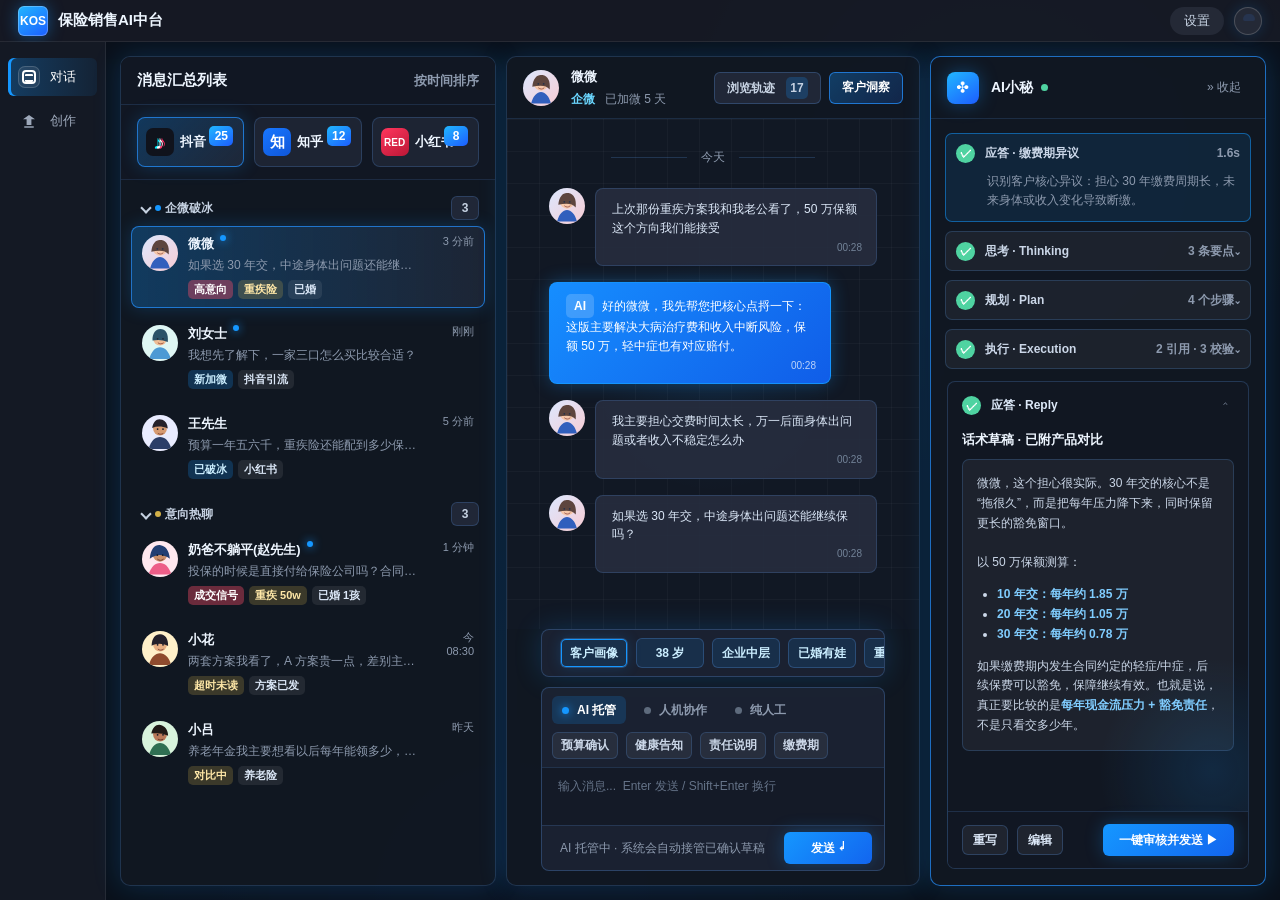
==== kos中台/index.html @ 7b7d740c "Add files via upload" ====
<!doctype html>
<html lang="zh-CN">
  <head>
    <meta charset="UTF-8" />
    <meta name="viewport" content="width=device-width, initial-scale=1.0" />
    <title>KOS 中台</title>
    <link rel="stylesheet" href="./styles.css" />
  </head>
  <body>
    <header class="topbar">
      <div class="top-brand">
        <div class="brand">KOS</div>
        <strong>保险销售AI中台</strong>
      </div>
      <div class="top-tools">
        <button class="settings-btn" title="设置">设置</button>
        <button class="user-avatar" title="用户头像" aria-label="用户头像"></button>
      </div>
    </header>
    <div class="app-shell">
      <aside class="rail">
        <nav class="rail-nav" aria-label="主导航">
          <button class="rail-item active" title="对话" data-view="chat"><span class="icon chat"></span><span>对话</span></button>
          <button class="rail-item" title="创作" data-view="creation"><span class="icon arrow"></span><span>创作</span></button>
        </nav>
      </aside>

      <aside class="inbox">
        <div class="inbox-fixed">
          <header class="inbox-header">
            <h1>消息汇总列表</h1>
            <strong id="customerCount">按时间排序</strong>
          </header>
          <section class="account-strip" aria-label="平台账号">
            <button class="account-card active"><span class="platform-logo douyin" aria-label="抖音图标"></span><b>抖音</b><em>25</em></button>
            <button class="account-card"><span class="platform-logo zhihu" aria-label="知乎图标">知</span><b>知乎</b><em>12</em></button>
            <button class="account-card"><span class="platform-logo xhs" aria-label="小红书图标">RED</span><b>小红书</b><em>8</em></button>
          </section>
        </div>
        <div class="inbox-scroll">
          <section class="platform-group">
            <button class="group-title" type="button" aria-expanded="true">
              <span class="chevron" aria-hidden="true"></span>
              <span class="dot blue"></span>
              企微破冰
              <span class="count">3</span>
            </button>
            <div class="customer-list" id="customerList"></div>
          </section>
          <section class="platform-group">
            <button class="group-title" type="button" aria-expanded="true">
              <span class="chevron" aria-hidden="true"></span>
              <span class="dot amber"></span>
              意向热聊
              <span class="count">3</span>
            </button>
            <div class="customer-list" id="hotList"></div>
          </section>
        </div>
      </aside>

      <main class="conversation">
        <header class="chat-header">
          <div class="customer-profile">
            <img id="profileAvatar" alt="" />
            <div>
              <h2 id="profileName"></h2>
              <p><span class="source-badge" id="profileSource"></span><span id="profileStatus"></span></p>
            </div>
          </div>
          <div class="header-actions">
            <button class="ghost-btn"><span class="globe"></span> 浏览轨迹 <b>17</b></button>
            <button class="primary-light" id="insightButton">客户洞察</button>
          </div>
        </header>

        <section class="chat-scroll" id="chatScroll">
          <div class="date-divider"><span>今天</span></div>
          <div id="messages"></div>
        </section>

        <section class="customer-tags">
          <span class="tag-line"></span>
          <button class="tag selected" data-intent="画像">客户画像</button>
          <button class="tag" data-intent="38岁">38 岁</button>
          <button class="tag" data-intent="企业中层">企业中层</button>
          <button class="tag" data-intent="已婚有娃">已婚有娃</button>
          <button class="tag" data-intent="重疾关注">重疾关注</button>
          <button class="tag danger" data-intent="高意向">高意向</button>
          <button class="tag warm" data-intent="中意向">中意向</button>
          <button class="tag neutral" data-intent="低意向">低意向</button>
          <button class="collapse">收起⌄</button>
        </section>

        <section class="composer">
          <div class="mode-tabs">
            <button class="mode active" data-mode="ai">AI 托管</button>
            <button class="mode" data-mode="assist">人机协作</button>
            <button class="mode" data-mode="manual">纯人工</button>
          </div>
          <div class="template-row" id="templateRow"></div>
          <textarea id="composerInput" placeholder="输入消息...  Enter 发送 / Shift+Enter 换行"></textarea>
          <div class="composer-footer">
            <span id="composerHint">AI 托管中 · 系统会自动接管已确认草稿</span>
            <button id="sendButton">发送 ↵</button>
          </div>
        </section>
      </main>

      <section class="insight-modal hidden" id="insightModal" aria-hidden="true">
        <div class="insight-dialog" role="dialog" aria-modal="true" aria-labelledby="insightTitle">
          <header class="insight-head">
            <div class="customer-profile">
              <img id="insightAvatar" alt="" />
              <div>
                <h2 id="insightTitle">用户画像</h2>
                <p id="insightSubtitle"></p>
              </div>
            </div>
            <button class="modal-close" id="closeInsight" aria-label="关闭">×</button>
          </header>

          <section class="insight-score">
            <div>
              <span>AI 意向评分</span>
              <strong id="insightScore">86</strong>
            </div>
            <p id="insightSummary"></p>
          </section>

          <section class="insight-grid">
            <article class="insight-card">
              <h3>基础画像</h3>
              <ul id="profileFacts"></ul>
            </article>
            <article class="insight-card">
              <h3>需求判断</h3>
              <ul id="profileNeeds"></ul>
            </article>
            <article class="insight-card">
              <h3>风险关注</h3>
              <ul id="profileRisks"></ul>
            </article>
            <article class="insight-card">
              <h3>跟进建议</h3>
              <ul id="profileNext"></ul>
            </article>
          </section>
        </div>
      </section>

      <aside class="copilot">
        <header class="copilot-header">
          <div class="copilot-title">
            <div class="ai-mark">✣</div>
            <div>
              <h2>AI小秘 <span></span></h2>
            </div>
          </div>
          <button class="fold">» 收起</button>
        </header>

        <section class="ai-status">
          <article class="ai-step expanded">
            <button class="step-toggle" type="button" aria-expanded="true"><span class="check">✓</span><strong>应答 · 缴费期异议</strong><b>1.6s</b></button>
            <div class="step-detail">识别客户核心异议：担心 30 年缴费周期长，未来身体或收入变化导致断缴。</div>
          </article>
          <article class="ai-step">
            <button class="step-toggle" type="button" aria-expanded="false"><span class="check">✓</span><strong>思考 · Thinking</strong><b>3 条要点⌄</b></button>
            <div class="step-detail">要点：现金流压力、豁免责任、保障持续有效性。</div>
          </article>
          <article class="ai-step">
            <button class="step-toggle" type="button" aria-expanded="false"><span class="check">✓</span><strong>规划 · Plan</strong><b>4 个步骤⌄</b></button>
            <div class="step-detail">步骤：共情顾虑 → 对比缴费期 → 解释豁免 → 引导查看合同责任。</div>
          </article>
          <article class="ai-step">
            <button class="step-toggle" type="button" aria-expanded="false"><span class="check">✓</span><strong>执行 · Execution</strong><b>2 引用 · 3 校验⌄</b></button>
            <div class="step-detail">引用产品责任、费率测算；校验保额、缴费期、豁免触发条件。</div>
          </article>
        </section>

        <section class="reply-card">
          <div class="reply-content">
            <div class="reply-head">
              <span class="check">✓</span>
              <strong>应答 · Reply</strong>
              <button>⌃</button>
            </div>
            <h3>话术草稿 · 已附产品对比</h3>
            <article id="aiDraft"></article>
          </div>
          <div class="reply-actions">
            <button id="rewriteButton">重写</button>
            <button id="editDraftButton">编辑</button>
            <button id="approveButton">一键审核并发送 ▶</button>
          </div>
        </section>
      </aside>

      <main class="creation-workspace hidden" id="creationWorkspace">
        <section class="creation-main">
          <header class="creation-header">
            <div>
              <h1>内容创作助手</h1>
              <p>热点捕捉 · AI文案生成 · 模板化发布</p>
            </div>
            <button class="primary-light" id="generateCopyTop">生成文案</button>
          </header>

          <section class="trend-panel">
            <div class="section-title">
              <h2>今日热点 TOP10</h2>
              <span>小红书 / 抖音实时抓取</span>
            </div>
            <div class="trend-list">
              <button class="trend-card active" data-topic="变好的人生">
                <b>01</b>
                <span>变好的人生，从先给自己一份确定性开始</span>
                <em>热度 98</em>
              </button>
              <button class="trend-card" data-topic="30岁女性保障">
                <b>02</b>
                <span>30岁之后，为什么更要关注家庭保障</span>
                <em>热度 91</em>
              </button>
              <button class="trend-card" data-topic="普通家庭抗风险">
                <b>03</b>
                <span>普通家庭最怕的不是支出，而是突然的大风险</span>
                <em>热度 87</em>
              </button>
              <button class="trend-card" data-topic="给父母配置保险">
                <b>04</b>
                <span>给父母配置保险，先看这三个关键点</span>
                <em>热度 82</em>
              </button>
            </div>
          </section>

          <section class="creation-grid">
            <article class="creator-card">
              <div class="section-title">
                <h2>热点结合建议</h2>
                <span>P0</span>
              </div>
              <div class="idea-box" id="ideaBox">
                建议围绕“变好的人生”切入，把保险从“焦虑消费”转为“给未来留选择权”，更适合小红书种草语境。
              </div>
            </article>

            <article class="creator-card">
              <div class="section-title">
                <h2>文案模板</h2>
                <span>4 种模板</span>
              </div>
              <div class="template-picker" id="copyTemplatePicker">
                <button class="copy-template active" data-template="收益展示">收益展示</button>
                <button class="copy-template" data-template="真实案例">真实案例</button>
                <button class="copy-template" data-template="产品对比">产品对比</button>
                <button class="copy-template" data-template="蹭热点">蹭热点</button>
              </div>
            </article>
          </section>

          <section class="generator-panel">
            <div class="section-title">
              <h2>AI文案生成</h2>
              <span>支持图文 + 视频脚本</span>
            </div>
            <div class="generator-form">
              <label>
                产品名称
                <input id="productName" value="悦守一生多倍版" placeholder="输入产品名称" />
              </label>
              <label>
                关键词 / 选题
                <input id="copyKeyword" value="30岁女性 重疾保障 家庭责任" placeholder="输入关键词或选题" />
              </label>
              <button id="generateCopyButton">生成可发布文案</button>
            </div>
          </section>
        </section>

        <aside class="creation-side">
          <header class="creation-side-head">
            <div class="ai-mark">✦</div>
            <div>
              <h2>AI创作结果</h2>
              <p>已生成 · 可直接发布</p>
            </div>
          </header>
          <article class="copy-output" id="copyOutput"></article>
          <section class="asset-panel">
            <div class="section-title">
              <h2>一键配图</h2>
              <span>P2</span>
            </div>
            <div class="image-suggestion">
              <span></span>
              <p>建议画面：深色办公桌、合同页、温暖家庭照片，突出“确定性”和“守护感”。</p>
            </div>
          </section>
        </aside>
      </main>
    </div>
    <script src="./script.js"></script>
  </body>
</html>
---- kos中台/styles.css ----
:root {
  --bg: #111722;
  --bg-deep: #0b111b;
  --panel: #171d29;
  --panel-soft: #1d2433;
  --panel-glow: #202a3c;
  --line: rgba(86, 145, 221, 0.24);
  --line-strong: rgba(37, 145, 255, 0.72);
  --blue: #1597ff;
  --blue-hot: #1e6dff;
  --cyan: #6bd7ff;
  --gold: #d2b048;
  --ink: #eef6ff;
  --muted: #8d9aae;
  --soft: #c6d2e2;
  --green: #4fd3a1;
  --red: #ff4c69;
  --shadow: 0 0 28px rgba(21, 151, 255, 0.2);
}

* {
  box-sizing: border-box;
}

body {
  margin: 0;
  min-width: 1180px;
  color: var(--ink);
  background:
    radial-gradient(circle at 78% 18%, rgba(21, 151, 255, 0.2), transparent 28%),
    radial-gradient(circle at 40% 100%, rgba(30, 109, 255, 0.14), transparent 32%),
    var(--bg-deep);
  font-family: Inter, -apple-system, BlinkMacSystemFont, "PingFang SC", "Microsoft YaHei", sans-serif;
  font-size: 13px;
}

button,
textarea {
  font: inherit;
}

button {
  border: 0;
  background: transparent;
  color: inherit;
  cursor: pointer;
}

.topbar {
  display: grid;
  grid-template-columns: 1fr auto;
  align-items: center;
  height: 42px;
  padding: 0 18px;
  border-bottom: 1px solid rgba(255, 255, 255, 0.08);
  background: rgba(22, 26, 36, 0.92);
  box-shadow: 0 8px 28px rgba(0, 0, 0, 0.24);
}

.top-brand,
.top-tools {
  display: flex;
  align-items: center;
  gap: 10px;
}

.top-brand {
  justify-self: start;
}

.top-brand strong {
  font-size: 15px;
}

.brand,
.avatar-mini {
  display: grid;
  width: 30px;
  height: 30px;
  place-items: center;
  border-radius: 6px;
  color: #fff;
  font-size: 12px;
  font-weight: 800;
  background: linear-gradient(145deg, #21b7ff, #1c5dff);
  box-shadow: inset 0 0 0 1px rgba(255, 255, 255, 0.25), 0 0 16px rgba(21, 151, 255, 0.42);
}

.top-tools {
  justify-self: end;
}

.top-tools button {
  display: grid;
  height: 28px;
  place-items: center;
  color: var(--soft);
  background: #242936;
}

.settings-btn {
  min-width: 54px;
  padding: 0 12px;
  border-radius: 14px;
  font-size: 13px;
}

.user-avatar {
  position: relative;
  width: 28px;
  height: 28px;
  border-radius: 50%;
  overflow: hidden;
  border: 1px solid rgba(255, 255, 255, 0.18);
  background:
    radial-gradient(circle at 50% 36%, #f6d4c3 0 19%, transparent 20%),
    radial-gradient(circle at 50% 108%, #2f8dff 0 43%, transparent 44%),
    linear-gradient(145deg, #f5fbff, #aab7c8);
  box-shadow: 0 0 14px rgba(21, 151, 255, 0.18);
}

.user-avatar::before {
  position: absolute;
  left: 8px;
  top: 6px;
  width: 12px;
  height: 7px;
  border-radius: 8px 8px 3px 3px;
  background: #26344f;
  content: "";
}

.app-shell {
  display: grid;
  grid-template-columns: 112px 410px minmax(360px, 1fr) 370px;
  height: calc(100vh - 42px);
  overflow: hidden;
  background: rgba(11, 17, 27, 0.78);
}

.rail {
  display: flex;
  flex-direction: column;
  gap: 24px;
  padding: 16px 8px;
  background: rgba(21, 26, 37, 0.94);
  border-right: 1px solid rgba(255, 255, 255, 0.08);
}

.rail-nav {
  display: grid;
  gap: 6px;
}

.rail-item {
  display: grid;
  grid-template-columns: 24px 1fr;
  align-items: center;
  gap: 8px;
  min-height: 38px;
  padding: 0 10px;
  border-radius: 6px;
  color: #9da8ba;
  font-size: 13px;
  text-align: left;
}

.rail-item.active {
  color: #fff;
  background: linear-gradient(90deg, rgba(21, 151, 255, 0.28), rgba(21, 151, 255, 0.08));
  box-shadow: inset 3px 0 0 var(--blue);
}

.avatar-mini {
  margin-top: auto;
  width: 34px;
  height: 34px;
}

.icon {
  position: relative;
  width: 22px;
  height: 22px;
  display: grid;
  place-items: center;
  border-radius: 7px;
}

.icon::before {
  position: absolute;
  inset: 4px;
  border: 2px solid currentColor;
  border-radius: 4px;
  content: "";
}

.icon.chat::after,
.icon.arrow::after,
.icon.chart::after,
.icon.home::after,
.icon.user::after {
  position: absolute;
  content: "";
}

.icon.chat::after {
  left: 7px;
  top: 8px;
  width: 8px;
  height: 4px;
  border-top: 2px solid currentColor;
  border-bottom: 2px solid currentColor;
  border-left: 0;
  border-radius: 1px;
}

.icon.arrow::before {
  inset: 5px 5px 7px 5px;
  border: 0;
  border-radius: 3px;
  background: currentColor;
  clip-path: polygon(50% 0, 100% 42%, 70% 42%, 70% 100%, 30% 100%, 30% 42%, 0 42%);
}

.icon.arrow::after {
  left: 6px;
  right: 6px;
  bottom: 4px;
  height: 2px;
  border-left: 0;
  border-radius: 2px;
  background: currentColor;
  opacity: 0.72;
}

.rail-item.active .icon {
  background: rgba(255, 255, 255, 0.08);
  box-shadow: inset 0 0 0 1px rgba(255, 255, 255, 0.16);
}

.icon.chart::after {
  left: 5px;
  bottom: 5px;
  width: 14px;
  height: 8px;
  border-left: 2px solid currentColor;
  border-bottom: 2px solid currentColor;
  transform: skewY(-24deg);
}

.icon.home::before {
  border-radius: 2px;
  transform: rotate(45deg);
}

.icon.user::before {
  border-radius: 50%;
}

.inbox,
.conversation,
.copilot {
  min-height: 0;
  background: rgba(18, 24, 35, 0.88);
}

.inbox {
  display: grid;
  grid-template-rows: auto minmax(0, 1fr);
  margin: 14px 0 14px 14px;
  overflow: hidden;
  border: 1px solid var(--line);
  border-radius: 10px;
  box-shadow: var(--shadow);
}

.inbox-fixed {
  position: sticky;
  top: 0;
  z-index: 2;
  background: rgba(18, 24, 35, 0.98);
  border-bottom: 1px solid rgba(86, 145, 221, 0.16);
}

.inbox-scroll {
  min-height: 0;
  overflow: auto;
  padding-top: 10px;
  scrollbar-width: thin;
  scrollbar-color: rgba(21, 151, 255, 0.45) rgba(255, 255, 255, 0.04);
}

.inbox-scroll::-webkit-scrollbar {
  width: 6px;
}

.inbox-scroll::-webkit-scrollbar-track {
  background: rgba(255, 255, 255, 0.04);
}

.inbox-scroll::-webkit-scrollbar-thumb {
  border-radius: 999px;
  background: rgba(21, 151, 255, 0.45);
}

.inbox-header,
.chat-header,
.copilot-header {
  display: flex;
  align-items: center;
  justify-content: space-between;
  min-height: 62px;
  padding: 0 16px;
  border-bottom: 1px solid rgba(86, 145, 221, 0.18);
}

.inbox-header h1,
.chat-header h2,
.copilot-header h2 {
  margin: 0;
  font-size: 13px;
}

.inbox-header {
  min-height: 48px;
}

.inbox-header h1 {
  color: var(--ink);
  font-size: 15px;
  font-weight: 800;
}

.inbox-header strong {
  color: var(--muted);
  font-size: 13px;
  font-weight: 600;
}

.account-strip {
  display: grid;
  grid-template-columns: repeat(3, 1fr);
  gap: 10px;
  padding: 12px 16px;
}

.account-card {
  position: relative;
  display: grid;
  grid-template-columns: 34px 1fr;
  align-items: center;
  min-height: 50px;
  padding: 8px;
  border: 1px solid rgba(86, 145, 221, 0.25);
  border-radius: 8px;
  color: var(--ink);
  background: var(--panel-soft);
  text-align: left;
}

.account-card.active {
  border-color: var(--line-strong);
  background: linear-gradient(135deg, rgba(21, 151, 255, 0.26), rgba(31, 40, 57, 0.96));
  box-shadow: 0 0 18px rgba(21, 151, 255, 0.24);
}

.account-card .platform-logo {
  display: grid;
  width: 28px;
  height: 28px;
  place-items: center;
  border-radius: 7px;
  color: #fff;
  font-weight: 900;
}

.platform-logo.douyin {
  position: relative;
  overflow: hidden;
  background: #10131c;
}

.platform-logo.douyin::before {
  color: #fff;
  font-size: 19px;
  line-height: 1;
  text-shadow: -2px 0 #00f0ff, 2px 0 #ff2f68;
  content: "♪";
}

.platform-logo.zhihu {
  background: linear-gradient(145deg, #1877ff, #0f56d9);
  font-size: 15px;
}

.platform-logo.xhs {
  background: linear-gradient(145deg, #ff365d, #bb1736);
  font-size: 10px;
  letter-spacing: 0;
}

.account-card b {
  font-size: 13px;
}

.account-card em {
  position: absolute;
  right: 10px;
  top: 8px;
  min-width: 24px;
  height: 20px;
  border-radius: 5px;
  color: #fff;
  background: linear-gradient(145deg, #21b7ff, #1c5dff);
  font-style: normal;
  font-weight: 800;
  line-height: 20px;
  text-align: center;
}

.group-title {
  display: grid;
  grid-template-columns: 18px 10px minmax(0, 1fr) 32px;
  align-items: center;
  width: 100%;
  min-height: 36px;
  padding: 0 16px;
  color: var(--soft);
  font-weight: 800;
  text-align: left;
}

.group-title .count {
  justify-self: end;
}

.chevron {
  position: relative;
  display: grid;
  width: 18px;
  height: 18px;
  place-items: center;
}

.chevron::before {
  width: 6px;
  height: 6px;
  border-right: 2px solid currentColor;
  border-bottom: 2px solid currentColor;
  transform: rotate(45deg);
  transition: transform 0.18s ease;
  content: "";
}

.platform-group.collapsed .chevron::before {
  transform: rotate(-45deg);
}

.platform-group.collapsed .customer-list {
  display: none;
}

.dot {
  width: 6px;
  height: 6px;
  border-radius: 50%;
}

.dot.blue {
  background: var(--blue);
}

.dot.amber {
  background: var(--gold);
}

.count {
  display: grid;
  width: 28px;
  height: 24px;
  place-items: center;
  border: 1px solid rgba(86, 145, 221, 0.25);
  border-radius: 6px;
  background: #202737;
}

.customer-card {
  display: grid;
  grid-template-columns: 36px minmax(0, 1fr) 44px;
  gap: 10px;
  width: calc(100% - 20px);
  min-height: 62px;
  margin: 0 10px 8px;
  padding: 8px 10px;
  border: 1px solid transparent;
  border-radius: 8px;
  color: var(--soft);
  text-align: left;
}

.customer-card.active {
  border-color: var(--line-strong);
  background: linear-gradient(90deg, rgba(21, 151, 255, 0.28), rgba(31, 40, 57, 0.84));
  box-shadow: 0 0 18px rgba(21, 151, 255, 0.22);
}

.customer-card.unread .name::after {
  display: inline-block;
  width: 6px;
  height: 6px;
  margin-left: 6px;
  border-radius: 50%;
  background: var(--blue);
  box-shadow: 0 0 10px var(--blue);
  vertical-align: top;
  content: "";
}

.customer-card img,
.customer-profile img,
.message-avatar {
  width: 36px;
  height: 36px;
  border-radius: 50%;
  object-fit: cover;
}

.name {
  display: block;
  margin-bottom: 4px;
  color: var(--ink);
  font-weight: 800;
  font-size: 13px;
}

.preview {
  display: block;
  max-width: 100%;
  color: var(--muted);
  white-space: nowrap;
  overflow: hidden;
  text-overflow: ellipsis;
}

.time {
  align-self: start;
  justify-self: end;
  width: 38px;
  color: var(--muted);
  font-size: 11px;
  line-height: 1.25;
  text-align: right;
  white-space: normal;
  word-break: keep-all;
}

.chips {
  display: flex;
  flex-wrap: wrap;
  gap: 5px;
  margin-top: 6px;
}

.chip {
  padding: 2px 6px;
  border-radius: 5px;
  color: #dce8f8;
  background: rgba(255, 255, 255, 0.08);
  font-size: 11px;
  font-weight: 700;
}

.chip.hot {
  color: #fff;
  background: rgba(255, 76, 105, 0.38);
}

.chip.warn {
  color: #ffe8a8;
  background: rgba(210, 176, 72, 0.22);
}

.chip.blue {
  color: #cbeeff;
  background: rgba(21, 151, 255, 0.22);
}

.conversation {
  display: grid;
  grid-template-rows: 62px minmax(0, 1fr) auto auto;
  min-height: 0;
  margin: 14px 10px;
  overflow: hidden;
  border: 1px solid var(--line);
  border-radius: 10px;
  box-shadow: var(--shadow);
}

.customer-profile,
.copilot-title {
  display: flex;
  align-items: center;
  gap: 12px;
}

.customer-profile h2 {
  font-size: 13px;
}

.customer-profile p {
  margin: 5px 0 0;
  color: var(--muted);
}

.source-badge {
  margin-right: 10px;
  color: var(--cyan);
  font-weight: 800;
}

.header-actions {
  display: flex;
  gap: 8px;
}

.ghost-btn,
.primary-light {
  height: 32px;
  padding: 0 12px;
  border: 1px solid rgba(86, 145, 221, 0.3);
  border-radius: 6px;
  color: var(--soft);
  background: #202737;
  font-weight: 700;
}

.ghost-btn b {
  display: inline-grid;
  min-width: 22px;
  height: 22px;
  place-items: center;
  margin-left: 8px;
  border-radius: 5px;
  background: rgba(21, 151, 255, 0.22);
  font-size: 12px;
}

.primary-light {
  color: #fff;
  border-color: var(--line-strong);
  background: linear-gradient(135deg, rgba(21, 151, 255, 0.3), rgba(30, 109, 255, 0.18));
}

.chat-scroll {
  overflow: auto;
  min-height: 0;
  padding: 22px 42px 16px;
  background:
    radial-gradient(circle at center, rgba(21, 151, 255, 0.08), transparent 36%),
    linear-gradient(rgba(255,255,255,0.03) 1px, transparent 1px),
    linear-gradient(90deg, rgba(255,255,255,0.03) 1px, transparent 1px),
    #111824;
  background-size: auto, 32px 32px, 32px 32px, auto;
}

.date-divider {
  display: flex;
  align-items: center;
  justify-content: center;
  gap: 14px;
  margin: 8px 0 22px;
  color: var(--muted);
}

.date-divider::before,
.date-divider::after {
  width: 76px;
  height: 1px;
  background: rgba(86, 145, 221, 0.24);
  content: "";
}

.message {
  display: grid;
  grid-template-columns: 36px minmax(180px, 540px);
  gap: 10px;
  margin-bottom: 16px;
}

.message.ai,
.message.sales {
  grid-template-columns: minmax(180px, 540px) 36px;
  justify-content: end;
}

.bubble {
  position: relative;
  min-height: 50px;
  padding: 11px 16px 28px;
  border: 1px solid rgba(86, 145, 221, 0.22);
  border-radius: 8px;
  color: #dce8f8;
  background: rgba(38, 45, 62, 0.92);
  line-height: 1.55;
}

.message.ai .bubble,
.message.sales .bubble {
  border-color: rgba(21, 151, 255, 0.85);
  color: #fff;
  background: linear-gradient(135deg, #168eff 0%, #105de8 100%);
  box-shadow: 0 0 18px rgba(21, 151, 255, 0.32);
}

.bubble small {
  position: absolute;
  right: 14px;
  bottom: 10px;
  color: #738398;
}

.message.ai .bubble small,
.message.sales .bubble small {
  color: rgba(255, 255, 255, 0.72);
}

.ai-label {
  display: inline-grid;
  width: 28px;
  height: 24px;
  place-items: center;
  margin-right: 8px;
  border-radius: 5px;
  color: #fff;
  background: rgba(255, 255, 255, 0.18);
  font-weight: 800;
}

.customer-tags {
  display: flex;
  align-items: center;
  gap: 8px;
  margin: 0 34px 10px;
  padding: 8px 10px;
  min-width: 0;
  overflow-x: auto;
  overflow-y: hidden;
  scrollbar-width: thin;
  scrollbar-color: rgba(21, 151, 255, 0.55) rgba(255, 255, 255, 0.06);
  border: 1px solid rgba(86, 145, 221, 0.3);
  border-radius: 8px;
  background: rgba(28, 35, 50, 0.96);
  box-shadow: var(--shadow);
}

.customer-tags::-webkit-scrollbar {
  height: 6px;
}

.customer-tags::-webkit-scrollbar-track {
  border-radius: 999px;
  background: rgba(255, 255, 255, 0.06);
}

.customer-tags::-webkit-scrollbar-thumb {
  border-radius: 999px;
  background: rgba(21, 151, 255, 0.55);
}

.tag-line {
  width: 3px;
  height: 16px;
  border-radius: 2px;
  background: var(--blue);
}

.tag {
  flex: 0 0 68px;
  min-width: 0;
  height: 30px;
  padding: 0 8px;
  border: 1px solid rgba(86, 145, 221, 0.3);
  border-radius: 6px;
  color: #cbeeff;
  background: rgba(21, 151, 255, 0.12);
  font-weight: 800;
  line-height: 28px;
  overflow: hidden;
  text-align: center;
  text-overflow: ellipsis;
  white-space: nowrap;
}

.tag.danger {
  color: #fff;
  border-color: rgba(255, 76, 105, 0.45);
  background: rgba(255, 76, 105, 0.18);
}

.tag.warm {
  color: #ffe8a8;
  border-color: rgba(210, 176, 72, 0.42);
  background: rgba(210, 176, 72, 0.14);
}

.tag.neutral {
  color: #aab7ca;
  background: rgba(255, 255, 255, 0.06);
}

.tag.selected {
  box-shadow: inset 0 0 0 1px var(--blue), 0 0 14px rgba(21, 151, 255, 0.18);
}

.collapse {
  flex: 0 0 48px;
  margin-left: 0;
  color: var(--muted);
  overflow: hidden;
  text-align: center;
  text-overflow: ellipsis;
  white-space: nowrap;
}

.composer {
  margin: 0 34px 14px;
  border: 1px solid rgba(86, 145, 221, 0.3);
  border-radius: 8px;
  overflow: hidden;
  background: rgba(28, 35, 50, 0.96);
}

.mode-tabs,
.template-row {
  display: flex;
  align-items: center;
  gap: 8px;
  padding: 8px 10px 0;
}

.mode {
  height: 28px;
  padding: 0 10px;
  border-radius: 6px;
  color: var(--muted);
  font-weight: 800;
}

.mode::before {
  display: inline-block;
  width: 7px;
  height: 7px;
  margin-right: 8px;
  border-radius: 50%;
  background: #5e6b7d;
  content: "";
}

.mode.active {
  color: #fff;
  background: rgba(21, 151, 255, 0.18);
}

.mode.active::before {
  background: var(--blue);
  box-shadow: 0 0 10px var(--blue);
}

.template-row {
  padding-bottom: 8px;
}

.template {
  padding: 4px 8px;
  border: 1px solid rgba(86, 145, 221, 0.24);
  border-radius: 6px;
  color: #cbd7e8;
  background: rgba(255, 255, 255, 0.06);
  font-size: 12px;
  font-weight: 700;
}

textarea {
  display: block;
  width: 100%;
  height: 58px;
  padding: 10px 16px;
  resize: none;
  outline: 0;
  border: 0;
  border-top: 1px solid rgba(86, 145, 221, 0.2);
  color: var(--ink);
  background: rgba(12, 17, 26, 0.4);
}

textarea::placeholder {
  color: #657388;
}

.composer-footer {
  display: flex;
  align-items: center;
  justify-content: space-between;
  min-height: 44px;
  gap: 12px;
  padding: 6px 12px 6px 18px;
  border-top: 1px solid rgba(86, 145, 221, 0.2);
  color: var(--muted);
}

#composerHint {
  display: flex;
  align-items: center;
  flex: 1;
  min-width: 0;
  white-space: normal;
  line-height: 1.4;
}

#sendButton,
#approveButton {
  flex: 0 0 auto;
  min-width: 88px;
  height: 32px;
  border-radius: 6px;
  color: #fff;
  background: linear-gradient(135deg, #1597ff 0%, #1265ef 100%);
  box-shadow: 0 0 18px rgba(21, 151, 255, 0.28);
  font-weight: 800;
}

.copilot {
  display: grid;
  grid-template-rows: 62px auto 1fr;
  margin: 14px 14px 14px 0;
  border: 1px solid var(--line-strong);
  border-radius: 10px;
  overflow: hidden;
  box-shadow: var(--shadow);
}

.copilot-header {
  padding-right: 18px;
}

.ai-mark {
  display: grid;
  width: 32px;
  height: 32px;
  place-items: center;
  border-radius: 8px;
  color: #fff;
  background: linear-gradient(145deg, #21b7ff, #1c5dff);
  box-shadow: 0 0 18px rgba(21, 151, 255, 0.34);
}

.copilot-title h2 {
  font-size: 14px;
}

.copilot-title h2 span {
  display: inline-block;
  width: 7px;
  height: 7px;
  margin-left: 4px;
  border-radius: 50%;
  background: var(--green);
  vertical-align: middle;
}

.fold {
  color: var(--muted);
}

.ai-status {
  display: grid;
  gap: 9px;
  padding: 14px 14px 8px;
}

.check,
.step-toggle .check {
  display: inline-grid;
  width: 19px;
  height: 19px;
  place-items: center;
  border-radius: 50%;
  color: #fff;
  background: var(--green);
  font-weight: 800;
}

.ai-step {
  overflow: hidden;
  border: 1px solid rgba(86, 145, 221, 0.24);
  border-radius: 7px;
  background: rgba(255, 255, 255, 0.05);
}

.step-toggle {
  display: flex;
  align-items: center;
  gap: 10px;
  width: 100%;
  min-height: 38px;
  padding: 0 10px;
  color: #cbd7e8;
  background: transparent;
  font-weight: 800;
  text-align: left;
}

.step-toggle b {
  margin-left: auto;
  color: var(--muted);
  font-weight: 800;
}

.step-detail {
  display: none;
  padding: 0 12px 12px 41px;
  color: var(--muted);
  line-height: 1.55;
}

.ai-step.expanded {
  border-color: rgba(21, 151, 255, 0.52);
  background: rgba(21, 151, 255, 0.11);
}

.ai-step.expanded .step-detail {
  display: block;
}

.reply-card {
  display: grid;
  grid-template-rows: minmax(0, 1fr) auto;
  min-height: 0;
  margin: 4px 16px 16px;
  padding: 0;
  overflow: hidden;
  border: 1px solid rgba(86, 145, 221, 0.26);
  border-radius: 8px;
  background:
    radial-gradient(circle at 88% 80%, rgba(21, 151, 255, 0.14), transparent 24%),
    rgba(18, 24, 35, 0.96);
}

.reply-content {
  min-height: 0;
  overflow: auto;
  padding: 14px;
}

.reply-head {
  display: flex;
  align-items: center;
  gap: 10px;
  color: #dce8f8;
}

.reply-head button {
  margin-left: auto;
  color: var(--muted);
}

.reply-card h3 {
  margin: 16px 0 10px;
  font-size: 13px;
}

.reply-card article {
  padding: 14px;
  border: 1px solid rgba(86, 145, 221, 0.24);
  border-radius: 7px;
  color: #cbd7e8;
  background: rgba(255, 255, 255, 0.05);
  line-height: 1.65;
}

.reply-card article b {
  color: #80cdff;
}

.reply-card ul {
  margin: 12px 0;
  padding-left: 20px;
}

.reply-actions {
  display: flex;
  align-items: center;
  gap: 9px;
  margin-top: 0;
  padding: 12px 14px;
  border-top: 1px solid rgba(86, 145, 221, 0.2);
  background: rgba(18, 24, 35, 0.98);
}

.reply-actions button {
  height: 30px;
  padding: 0 10px;
  border: 1px solid rgba(86, 145, 221, 0.28);
  border-radius: 6px;
  color: #dce8f8;
  background: rgba(255, 255, 255, 0.06);
  font-weight: 800;
}

.reply-actions #approveButton {
  margin-left: auto;
  border: 0;
  padding: 0 16px;
}

.insight-modal {
  position: fixed;
  inset: 0;
  z-index: 20;
  display: grid;
  place-items: center;
  padding: 24px;
  background: rgba(4, 8, 15, 0.68);
  backdrop-filter: blur(8px);
}

.insight-dialog {
  width: min(780px, calc(100vw - 48px));
  max-height: calc(100vh - 72px);
  overflow: auto;
  border: 1px solid var(--line-strong);
  border-radius: 12px;
  background:
    radial-gradient(circle at 88% 12%, rgba(21, 151, 255, 0.18), transparent 24%),
    rgba(18, 24, 35, 0.98);
  box-shadow: 0 0 40px rgba(21, 151, 255, 0.24), 0 20px 80px rgba(0, 0, 0, 0.42);
}

.insight-head {
  display: flex;
  align-items: center;
  justify-content: space-between;
  padding: 18px;
  border-bottom: 1px solid rgba(86, 145, 221, 0.2);
}

.insight-head h2 {
  margin: 0;
  font-size: 16px;
}

.insight-head p {
  margin: 5px 0 0;
  color: var(--muted);
}

.modal-close {
  display: grid;
  width: 32px;
  height: 32px;
  place-items: center;
  border: 1px solid rgba(86, 145, 221, 0.28);
  border-radius: 8px;
  color: var(--soft);
  background: rgba(255, 255, 255, 0.06);
  font-size: 20px;
  line-height: 1;
}

.insight-score {
  display: grid;
  grid-template-columns: 180px 1fr;
  gap: 14px;
  align-items: center;
  margin: 16px 18px;
  padding: 14px;
  border: 1px solid rgba(86, 145, 221, 0.24);
  border-radius: 10px;
  background: linear-gradient(90deg, rgba(21, 151, 255, 0.18), rgba(255, 255, 255, 0.04));
}

.insight-score div {
  display: grid;
  gap: 4px;
}

.insight-score span {
  color: var(--muted);
}

.insight-score strong {
  color: #fff;
  font-size: 34px;
  line-height: 1;
}

.insight-score p {
  margin: 0;
  color: #dce8f8;
  line-height: 1.65;
}

.insight-grid {
  display: grid;
  grid-template-columns: repeat(2, minmax(0, 1fr));
  gap: 12px;
  padding: 0 18px 18px;
}

.insight-card {
  min-height: 156px;
  padding: 14px;
  border: 1px solid rgba(86, 145, 221, 0.22);
  border-radius: 10px;
  background: rgba(255, 255, 255, 0.045);
}

.insight-card h3 {
  margin: 0 0 12px;
  color: #fff;
  font-size: 14px;
}

.insight-card ul {
  display: grid;
  gap: 8px;
  margin: 0;
  padding: 0;
  list-style: none;
}

.insight-card li {
  position: relative;
  padding-left: 14px;
  color: #cbd7e8;
  line-height: 1.55;
}

.insight-card li::before {
  position: absolute;
  left: 0;
  top: 0.68em;
  width: 5px;
  height: 5px;
  border-radius: 50%;
  background: var(--blue);
  box-shadow: 0 0 10px var(--blue);
  content: "";
}

.hidden {
  display: none !important;
}

.creation-workspace {
  display: grid;
  grid-column: 2 / 5;
  grid-template-columns: minmax(620px, 1fr) 380px;
  gap: 12px;
  min-height: 0;
  margin: 14px 14px 14px 10px;
}

.creation-main,
.creation-side {
  min-height: 0;
  overflow: auto;
  border: 1px solid var(--line);
  border-radius: 10px;
  background: rgba(18, 24, 35, 0.9);
  box-shadow: var(--shadow);
}

.creation-main {
  display: grid;
  grid-template-rows: auto auto auto auto;
  gap: 12px;
  padding: 16px;
}

.creation-header,
.creation-side-head,
.section-title,
.generator-form {
  display: flex;
  align-items: center;
}

.creation-header {
  justify-content: space-between;
  padding-bottom: 12px;
  border-bottom: 1px solid rgba(86, 145, 221, 0.18);
}

.creation-header h1,
.creation-side h2,
.section-title h2 {
  margin: 0;
}

.creation-header h1 {
  font-size: 17px;
}

.creation-header p,
.creation-side-head p,
.section-title span {
  margin: 6px 0 0;
  color: var(--muted);
}

.trend-panel,
.creator-card,
.generator-panel,
.asset-panel,
.copy-output {
  border: 1px solid rgba(86, 145, 221, 0.24);
  border-radius: 9px;
  background: rgba(255, 255, 255, 0.04);
}

.trend-panel,
.generator-panel,
.asset-panel {
  padding: 14px;
}

.section-title {
  justify-content: space-between;
  margin-bottom: 12px;
}

.section-title h2 {
  font-size: 14px;
}

.trend-list {
  display: grid;
  grid-template-columns: repeat(2, minmax(0, 1fr));
  gap: 10px;
}

.trend-card {
  display: grid;
  grid-template-columns: 36px 1fr auto;
  align-items: center;
  gap: 10px;
  min-height: 52px;
  padding: 10px;
  border: 1px solid rgba(86, 145, 221, 0.22);
  border-radius: 8px;
  color: var(--soft);
  background: rgba(28, 35, 50, 0.82);
  text-align: left;
}

.trend-card.active {
  border-color: var(--line-strong);
  background: linear-gradient(90deg, rgba(21, 151, 255, 0.24), rgba(31, 40, 57, 0.84));
}

.trend-card b {
  display: grid;
  width: 28px;
  height: 28px;
  place-items: center;
  border-radius: 7px;
  color: #fff;
  background: linear-gradient(145deg, #21b7ff, #1c5dff);
}

.trend-card span {
  min-width: 0;
  overflow: hidden;
  text-overflow: ellipsis;
  white-space: nowrap;
}

.trend-card em {
  color: var(--gold);
  font-style: normal;
  font-size: 12px;
}

.creation-grid {
  display: grid;
  grid-template-columns: 1.1fr 0.9fr;
  gap: 12px;
}

.creator-card {
  padding: 14px;
}

.idea-box {
  min-height: 86px;
  padding: 14px;
  border-radius: 8px;
  color: #dce8f8;
  background: rgba(12, 17, 26, 0.36);
  line-height: 1.65;
}

.template-picker {
  display: grid;
  grid-template-columns: repeat(2, minmax(0, 1fr));
  gap: 10px;
}

.copy-template {
  height: 38px;
  border: 1px solid rgba(86, 145, 221, 0.28);
  border-radius: 7px;
  color: #cbd7e8;
  background: rgba(255, 255, 255, 0.06);
  font-weight: 800;
}

.copy-template.active {
  color: #fff;
  border-color: var(--line-strong);
  background: rgba(21, 151, 255, 0.22);
}

.generator-form {
  display: grid;
  grid-template-columns: 1fr 1.4fr auto;
  gap: 10px;
}

.generator-form label {
  display: grid;
  gap: 7px;
  color: var(--muted);
}

.generator-form input {
  height: 38px;
  padding: 0 12px;
  outline: 0;
  border: 1px solid rgba(86, 145, 221, 0.28);
  border-radius: 7px;
  color: var(--ink);
  background: rgba(12, 17, 26, 0.45);
}

.generator-form button {
  align-self: end;
  height: 38px;
  padding: 0 16px;
  border-radius: 7px;
  color: #fff;
  background: linear-gradient(135deg, #1597ff 0%, #1265ef 100%);
  box-shadow: 0 0 18px rgba(21, 151, 255, 0.28);
  font-weight: 800;
}

.creation-side {
  display: grid;
  grid-template-rows: auto minmax(0, 1fr) auto;
  gap: 12px;
  padding: 14px;
}

.creation-side-head {
  gap: 10px;
  padding-bottom: 12px;
  border-bottom: 1px solid rgba(86, 145, 221, 0.18);
}

.creation-side-head h2 {
  font-size: 15px;
}

.copy-output {
  overflow: auto;
  padding: 16px;
  color: #dce8f8;
  line-height: 1.75;
}

.copy-output h3 {
  margin: 0 0 12px;
  color: #fff;
  font-size: 15px;
}

.copy-output p {
  margin: 0 0 12px;
}

.copy-output b {
  color: #80cdff;
}

.copy-output ul {
  margin: 10px 0;
  padding-left: 18px;
}

.image-suggestion {
  display: grid;
  grid-template-columns: 82px 1fr;
  gap: 12px;
  align-items: center;
}

.image-suggestion span {
  display: block;
  height: 82px;
  border-radius: 9px;
  background:
    radial-gradient(circle at 70% 28%, rgba(255, 255, 255, 0.72), transparent 8%),
    linear-gradient(135deg, rgba(21, 151, 255, 0.45), rgba(255, 76, 105, 0.26)),
    linear-gradient(160deg, #1b2434, #0d121c);
}

.image-suggestion p {
  margin: 0;
  color: var(--soft);
  line-height: 1.6;
}

@media (max-width: 1300px) {
  .app-shell {
    grid-template-columns: 106px 390px minmax(330px, 1fr) 350px;
  }

  .creation-workspace {
    grid-template-columns: minmax(540px, 1fr) 340px;
  }

  .copilot,
  .inbox,
  .conversation {
    font-size: 12px;
  }
}
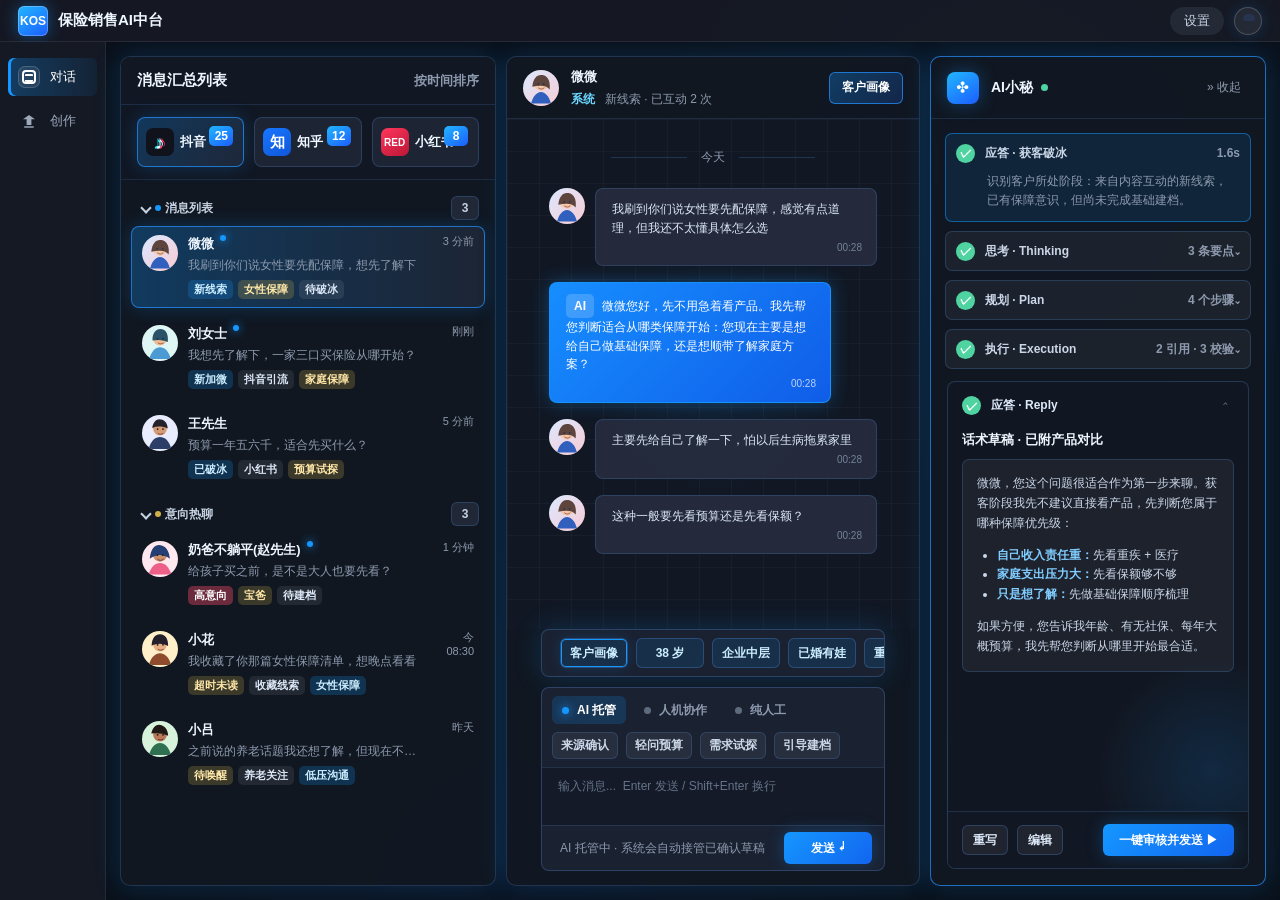
==== commit 1c60680f: "Add files via upload" ====
--- a/kos中台/index.html
+++ b/kos中台/index.html
@@ -42,7 +42,7 @@
             <button class="group-title" type="button" aria-expanded="true">
               <span class="chevron" aria-hidden="true"></span>
               <span class="dot blue"></span>
-              企微破冰
+              消息列表
               <span class="count">3</span>
             </button>
             <div class="customer-list" id="customerList"></div>
@@ -69,8 +69,7 @@
             </div>
           </div>
           <div class="header-actions">
-            <button class="ghost-btn"><span class="globe"></span> 浏览轨迹 <b>17</b></button>
-            <button class="primary-light" id="insightButton">客户洞察</button>
+            <button class="primary-light" id="insightButton">客户画像</button>
           </div>
         </header>
 
@@ -162,20 +161,20 @@
 
         <section class="ai-status">
           <article class="ai-step expanded">
-            <button class="step-toggle" type="button" aria-expanded="true"><span class="check">✓</span><strong>应答 · 缴费期异议</strong><b>1.6s</b></button>
-            <div class="step-detail">识别客户核心异议：担心 30 年缴费周期长，未来身体或收入变化导致断缴。</div>
+            <button class="step-toggle" type="button" aria-expanded="true"><span class="check">✓</span><strong>应答 · 获客破冰</strong><b>1.6s</b></button>
+            <div class="step-detail">识别客户所处阶段：来自内容互动的新线索，已有保障意识，但尚未完成基础建档。</div>
           </article>
           <article class="ai-step">
             <button class="step-toggle" type="button" aria-expanded="false"><span class="check">✓</span><strong>思考 · Thinking</strong><b>3 条要点⌄</b></button>
-            <div class="step-detail">要点：现金流压力、豁免责任、保障持续有效性。</div>
+            <div class="step-detail">要点：承接来源、降低推销感、用轻问题确认保障需求。</div>
           </article>
           <article class="ai-step">
             <button class="step-toggle" type="button" aria-expanded="false"><span class="check">✓</span><strong>规划 · Plan</strong><b>4 个步骤⌄</b></button>
-            <div class="step-detail">步骤：共情顾虑 → 对比缴费期 → 解释豁免 → 引导查看合同责任。</div>
+            <div class="step-detail">步骤：欢迎破冰 → 确认来源 → 试探需求 → 引导建档。</div>
           </article>
           <article class="ai-step">
             <button class="step-toggle" type="button" aria-expanded="false"><span class="check">✓</span><strong>执行 · Execution</strong><b>2 引用 · 3 校验⌄</b></button>
-            <div class="step-detail">引用产品责任、费率测算；校验保额、缴费期、豁免触发条件。</div>
+            <div class="step-detail">引用获客话术库、客户来源标签；校验语气不过度销售、问题不超过 3 个。</div>
           </article>
         </section>
 
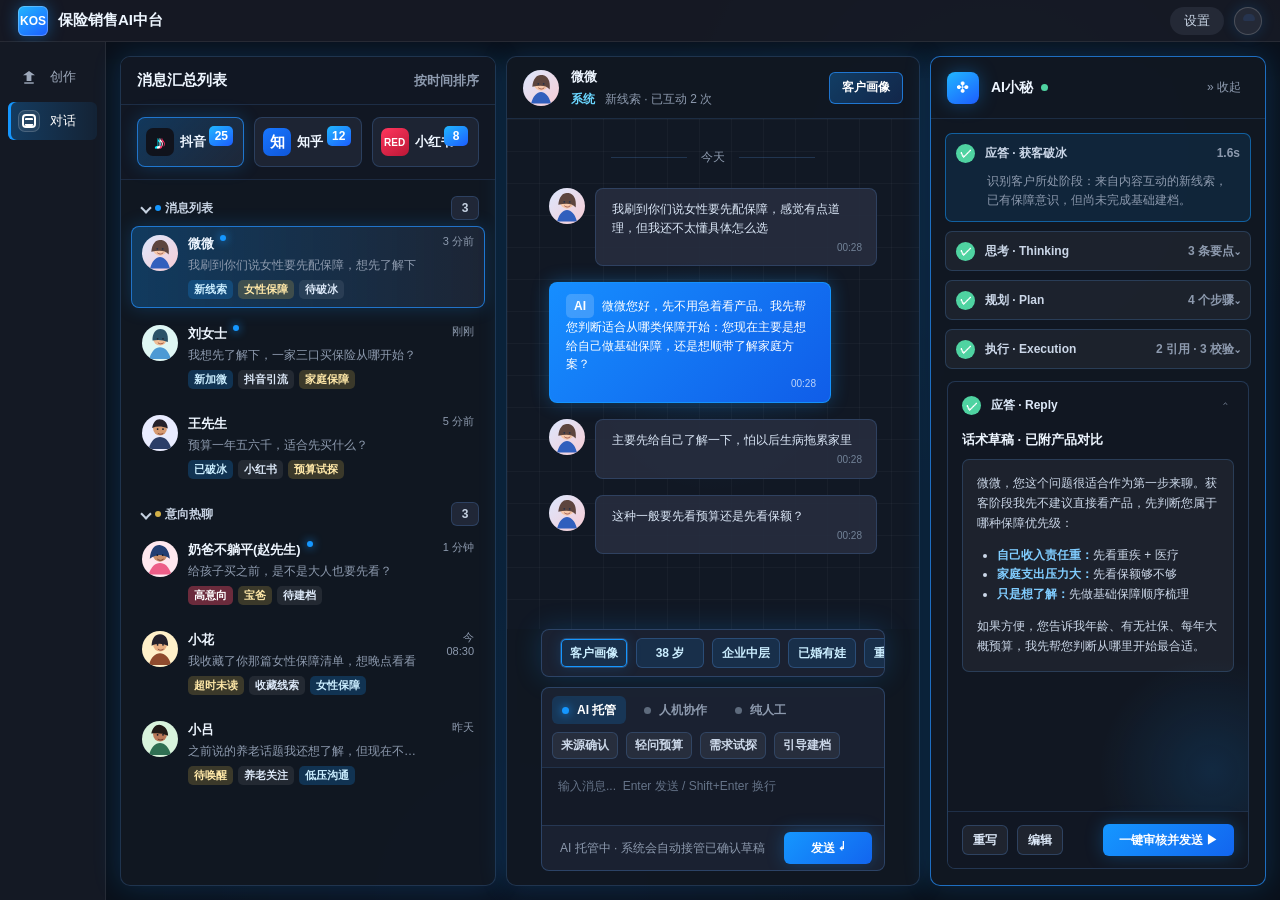
==== commit ff1966a9: "Add files via upload" ====
--- a/kos中台/index.html
+++ b/kos中台/index.html
@@ -20,8 +20,8 @@
     <div class="app-shell">
       <aside class="rail">
         <nav class="rail-nav" aria-label="主导航">
+          <button class="rail-item" title="创作" data-view="creation"><span class="icon arrow"></span><span>创作</span></button>
           <button class="rail-item active" title="对话" data-view="chat"><span class="icon chat"></span><span>对话</span></button>
-          <button class="rail-item" title="创作" data-view="creation"><span class="icon arrow"></span><span>创作</span></button>
         </nav>
       </aside>
 
